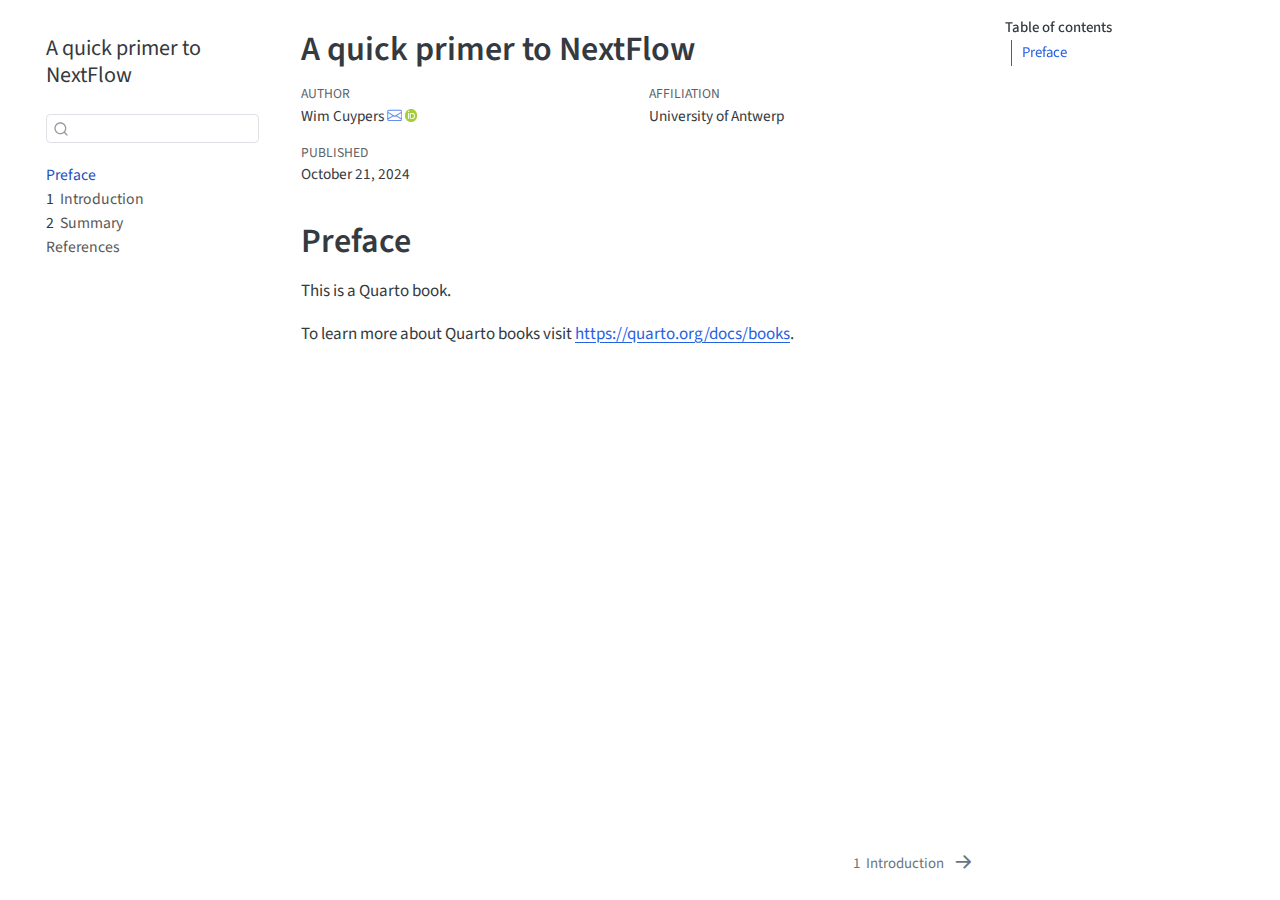
==== docs/index.html @ 3a47bc86 "web" ====
<!DOCTYPE html>
<html xmlns="http://www.w3.org/1999/xhtml" lang="en" xml:lang="en"><head>

<meta charset="utf-8">
<meta name="generator" content="quarto-1.5.57">

<meta name="viewport" content="width=device-width, initial-scale=1.0, user-scalable=yes">

<meta name="author" content="Wim Cuypers">
<meta name="dcterms.date" content="2024-10-21">

<title>A quick primer to NextFlow</title>
<style>
code{white-space: pre-wrap;}
span.smallcaps{font-variant: small-caps;}
div.columns{display: flex; gap: min(4vw, 1.5em);}
div.column{flex: auto; overflow-x: auto;}
div.hanging-indent{margin-left: 1.5em; text-indent: -1.5em;}
ul.task-list{list-style: none;}
ul.task-list li input[type="checkbox"] {
  width: 0.8em;
  margin: 0 0.8em 0.2em -1em; /* quarto-specific, see https://github.com/quarto-dev/quarto-cli/issues/4556 */ 
  vertical-align: middle;
}
</style>


<script src="site_libs/quarto-nav/quarto-nav.js"></script>
<script src="site_libs/quarto-nav/headroom.min.js"></script>
<script src="site_libs/clipboard/clipboard.min.js"></script>
<script src="site_libs/quarto-search/autocomplete.umd.js"></script>
<script src="site_libs/quarto-search/fuse.min.js"></script>
<script src="site_libs/quarto-search/quarto-search.js"></script>
<meta name="quarto:offset" content="./">
<link href="./content/intro.html" rel="next">
<script src="site_libs/quarto-html/quarto.js"></script>
<script src="site_libs/quarto-html/popper.min.js"></script>
<script src="site_libs/quarto-html/tippy.umd.min.js"></script>
<script src="site_libs/quarto-html/anchor.min.js"></script>
<link href="site_libs/quarto-html/tippy.css" rel="stylesheet">
<link href="site_libs/quarto-html/quarto-syntax-highlighting.css" rel="stylesheet" id="quarto-text-highlighting-styles">
<script src="site_libs/bootstrap/bootstrap.min.js"></script>
<link href="site_libs/bootstrap/bootstrap-icons.css" rel="stylesheet">
<link href="site_libs/bootstrap/bootstrap.min.css" rel="stylesheet" id="quarto-bootstrap" data-mode="light">
<script id="quarto-search-options" type="application/json">{
  "location": "sidebar",
  "copy-button": false,
  "collapse-after": 3,
  "panel-placement": "start",
  "type": "textbox",
  "limit": 50,
  "keyboard-shortcut": [
    "f",
    "/",
    "s"
  ],
  "show-item-context": false,
  "language": {
    "search-no-results-text": "No results",
    "search-matching-documents-text": "matching documents",
    "search-copy-link-title": "Copy link to search",
    "search-hide-matches-text": "Hide additional matches",
    "search-more-match-text": "more match in this document",
    "search-more-matches-text": "more matches in this document",
    "search-clear-button-title": "Clear",
    "search-text-placeholder": "",
    "search-detached-cancel-button-title": "Cancel",
    "search-submit-button-title": "Submit",
    "search-label": "Search"
  }
}</script>


</head>

<body class="nav-sidebar floating">

<div id="quarto-search-results"></div>
  <header id="quarto-header" class="headroom fixed-top">
  <nav class="quarto-secondary-nav">
    <div class="container-fluid d-flex">
      <button type="button" class="quarto-btn-toggle btn" data-bs-toggle="collapse" role="button" data-bs-target=".quarto-sidebar-collapse-item" aria-controls="quarto-sidebar" aria-expanded="false" aria-label="Toggle sidebar navigation" onclick="if (window.quartoToggleHeadroom) { window.quartoToggleHeadroom(); }">
        <i class="bi bi-layout-text-sidebar-reverse"></i>
      </button>
        <nav class="quarto-page-breadcrumbs" aria-label="breadcrumb"><ol class="breadcrumb"><li class="breadcrumb-item"><a href="./index.html">Preface</a></li></ol></nav>
        <a class="flex-grow-1" role="navigation" data-bs-toggle="collapse" data-bs-target=".quarto-sidebar-collapse-item" aria-controls="quarto-sidebar" aria-expanded="false" aria-label="Toggle sidebar navigation" onclick="if (window.quartoToggleHeadroom) { window.quartoToggleHeadroom(); }">      
        </a>
      <button type="button" class="btn quarto-search-button" aria-label="Search" onclick="window.quartoOpenSearch();">
        <i class="bi bi-search"></i>
      </button>
    </div>
  </nav>
</header>
<!-- content -->
<div id="quarto-content" class="quarto-container page-columns page-rows-contents page-layout-article">
<!-- sidebar -->
  <nav id="quarto-sidebar" class="sidebar collapse collapse-horizontal quarto-sidebar-collapse-item sidebar-navigation floating overflow-auto">
    <div class="pt-lg-2 mt-2 text-left sidebar-header">
    <div class="sidebar-title mb-0 py-0">
      <a href="./">A quick primer to NextFlow</a> 
    </div>
      </div>
        <div class="mt-2 flex-shrink-0 align-items-center">
        <div class="sidebar-search">
        <div id="quarto-search" class="" title="Search"></div>
        </div>
        </div>
    <div class="sidebar-menu-container"> 
    <ul class="list-unstyled mt-1">
        <li class="sidebar-item">
  <div class="sidebar-item-container"> 
  <a href="./index.html" class="sidebar-item-text sidebar-link active">
 <span class="menu-text">Preface</span></a>
  </div>
</li>
        <li class="sidebar-item">
  <div class="sidebar-item-container"> 
  <a href="./content/intro.html" class="sidebar-item-text sidebar-link">
 <span class="menu-text"><span class="chapter-number">1</span>&nbsp; <span class="chapter-title">Introduction</span></span></a>
  </div>
</li>
        <li class="sidebar-item">
  <div class="sidebar-item-container"> 
  <a href="./content/summary.html" class="sidebar-item-text sidebar-link">
 <span class="menu-text"><span class="chapter-number">2</span>&nbsp; <span class="chapter-title">Summary</span></span></a>
  </div>
</li>
        <li class="sidebar-item">
  <div class="sidebar-item-container"> 
  <a href="./content/references.html" class="sidebar-item-text sidebar-link">
 <span class="menu-text">References</span></a>
  </div>
</li>
    </ul>
    </div>
</nav>
<div id="quarto-sidebar-glass" class="quarto-sidebar-collapse-item" data-bs-toggle="collapse" data-bs-target=".quarto-sidebar-collapse-item"></div>
<!-- margin-sidebar -->
    <div id="quarto-margin-sidebar" class="sidebar margin-sidebar">
        <nav id="TOC" role="doc-toc" class="toc-active" data-toc-expanded="99">
    <h2 id="toc-title">Table of contents</h2>
   
  <ul>
  <li><a href="#preface" id="toc-preface" class="nav-link active" data-scroll-target="#preface">Preface</a></li>
  </ul>
</nav>
    </div>
<!-- main -->
<main class="content" id="quarto-document-content">

<header id="title-block-header" class="quarto-title-block default">
<div class="quarto-title">
<h1 class="title">A quick primer to NextFlow</h1>
</div>


<div class="quarto-title-meta-author">
  <div class="quarto-title-meta-heading">Author</div>
  <div class="quarto-title-meta-heading">Affiliation</div>
  
    <div class="quarto-title-meta-contents">
    <p class="author">Wim Cuypers <a href="mailto:wim.cuypers@uantwerpen.be" class="quarto-title-author-email"><i class="bi bi-envelope"></i></a> <a href="https://orcid.org/0000-0002-1895-3526" class="quarto-title-author-orcid"> <img src="[data-uri]"></a></p>
  </div>
  <div class="quarto-title-meta-contents">
        <p class="affiliation">
            University of Antwerp
          </p>
      </div>
  </div>

<div class="quarto-title-meta">

      
    <div>
    <div class="quarto-title-meta-heading">Published</div>
    <div class="quarto-title-meta-contents">
      <p class="date">October 21, 2024</p>
    </div>
  </div>
  
    
  </div>
  


</header>


<section id="preface" class="level1 unnumbered">
<h1 class="unnumbered">Preface</h1>
<p>This is a Quarto book.</p>
<p>To learn more about Quarto books visit <a href="https://quarto.org/docs/books" class="uri">https://quarto.org/docs/books</a>.</p>


</section>

</main> <!-- /main -->
<script id="quarto-html-after-body" type="application/javascript">
window.document.addEventListener("DOMContentLoaded", function (event) {
  const toggleBodyColorMode = (bsSheetEl) => {
    const mode = bsSheetEl.getAttribute("data-mode");
    const bodyEl = window.document.querySelector("body");
    if (mode === "dark") {
      bodyEl.classList.add("quarto-dark");
      bodyEl.classList.remove("quarto-light");
    } else {
      bodyEl.classList.add("quarto-light");
      bodyEl.classList.remove("quarto-dark");
    }
  }
  const toggleBodyColorPrimary = () => {
    const bsSheetEl = window.document.querySelector("link#quarto-bootstrap");
    if (bsSheetEl) {
      toggleBodyColorMode(bsSheetEl);
    }
  }
  toggleBodyColorPrimary();  
  const icon = "";
  const anchorJS = new window.AnchorJS();
  anchorJS.options = {
    placement: 'right',
    icon: icon
  };
  anchorJS.add('.anchored');
  const isCodeAnnotation = (el) => {
    for (const clz of el.classList) {
      if (clz.startsWith('code-annotation-')) {                     
        return true;
      }
    }
    return false;
  }
  const onCopySuccess = function(e) {
    // button target
    const button = e.trigger;
    // don't keep focus
    button.blur();
    // flash "checked"
    button.classList.add('code-copy-button-checked');
    var currentTitle = button.getAttribute("title");
    button.setAttribute("title", "Copied!");
    let tooltip;
    if (window.bootstrap) {
      button.setAttribute("data-bs-toggle", "tooltip");
      button.setAttribute("data-bs-placement", "left");
      button.setAttribute("data-bs-title", "Copied!");
      tooltip = new bootstrap.Tooltip(button, 
        { trigger: "manual", 
          customClass: "code-copy-button-tooltip",
          offset: [0, -8]});
      tooltip.show();    
    }
    setTimeout(function() {
      if (tooltip) {
        tooltip.hide();
        button.removeAttribute("data-bs-title");
        button.removeAttribute("data-bs-toggle");
        button.removeAttribute("data-bs-placement");
      }
      button.setAttribute("title", currentTitle);
      button.classList.remove('code-copy-button-checked');
    }, 1000);
    // clear code selection
    e.clearSelection();
  }
  const getTextToCopy = function(trigger) {
      const codeEl = trigger.previousElementSibling.cloneNode(true);
      for (const childEl of codeEl.children) {
        if (isCodeAnnotation(childEl)) {
          childEl.remove();
        }
      }
      return codeEl.innerText;
  }
  const clipboard = new window.ClipboardJS('.code-copy-button:not([data-in-quarto-modal])', {
    text: getTextToCopy
  });
  clipboard.on('success', onCopySuccess);
  if (window.document.getElementById('quarto-embedded-source-code-modal')) {
    // For code content inside modals, clipBoardJS needs to be initialized with a container option
    // TODO: Check when it could be a function (https://github.com/zenorocha/clipboard.js/issues/860)
    const clipboardModal = new window.ClipboardJS('.code-copy-button[data-in-quarto-modal]', {
      text: getTextToCopy,
      container: window.document.getElementById('quarto-embedded-source-code-modal')
    });
    clipboardModal.on('success', onCopySuccess);
  }
    var localhostRegex = new RegExp(/^(?:http|https):\/\/localhost\:?[0-9]*\//);
    var mailtoRegex = new RegExp(/^mailto:/);
      var filterRegex = new RegExp('/' + window.location.host + '/');
    var isInternal = (href) => {
        return filterRegex.test(href) || localhostRegex.test(href) || mailtoRegex.test(href);
    }
    // Inspect non-navigation links and adorn them if external
 	var links = window.document.querySelectorAll('a[href]:not(.nav-link):not(.navbar-brand):not(.toc-action):not(.sidebar-link):not(.sidebar-item-toggle):not(.pagination-link):not(.no-external):not([aria-hidden]):not(.dropdown-item):not(.quarto-navigation-tool):not(.about-link)');
    for (var i=0; i<links.length; i++) {
      const link = links[i];
      if (!isInternal(link.href)) {
        // undo the damage that might have been done by quarto-nav.js in the case of
        // links that we want to consider external
        if (link.dataset.originalHref !== undefined) {
          link.href = link.dataset.originalHref;
        }
      }
    }
  function tippyHover(el, contentFn, onTriggerFn, onUntriggerFn) {
    const config = {
      allowHTML: true,
      maxWidth: 500,
      delay: 100,
      arrow: false,
      appendTo: function(el) {
          return el.parentElement;
      },
      interactive: true,
      interactiveBorder: 10,
      theme: 'quarto',
      placement: 'bottom-start',
    };
    if (contentFn) {
      config.content = contentFn;
    }
    if (onTriggerFn) {
      config.onTrigger = onTriggerFn;
    }
    if (onUntriggerFn) {
      config.onUntrigger = onUntriggerFn;
    }
    window.tippy(el, config); 
  }
  const noterefs = window.document.querySelectorAll('a[role="doc-noteref"]');
  for (var i=0; i<noterefs.length; i++) {
    const ref = noterefs[i];
    tippyHover(ref, function() {
      // use id or data attribute instead here
      let href = ref.getAttribute('data-footnote-href') || ref.getAttribute('href');
      try { href = new URL(href).hash; } catch {}
      const id = href.replace(/^#\/?/, "");
      const note = window.document.getElementById(id);
      if (note) {
        return note.innerHTML;
      } else {
        return "";
      }
    });
  }
  const xrefs = window.document.querySelectorAll('a.quarto-xref');
  const processXRef = (id, note) => {
    // Strip column container classes
    const stripColumnClz = (el) => {
      el.classList.remove("page-full", "page-columns");
      if (el.children) {
        for (const child of el.children) {
          stripColumnClz(child);
        }
      }
    }
    stripColumnClz(note)
    if (id === null || id.startsWith('sec-')) {
      // Special case sections, only their first couple elements
      const container = document.createElement("div");
      if (note.children && note.children.length > 2) {
        container.appendChild(note.children[0].cloneNode(true));
        for (let i = 1; i < note.children.length; i++) {
          const child = note.children[i];
          if (child.tagName === "P" && child.innerText === "") {
            continue;
          } else {
            container.appendChild(child.cloneNode(true));
            break;
          }
        }
        if (window.Quarto?.typesetMath) {
          window.Quarto.typesetMath(container);
        }
        return container.innerHTML
      } else {
        if (window.Quarto?.typesetMath) {
          window.Quarto.typesetMath(note);
        }
        return note.innerHTML;
      }
    } else {
      // Remove any anchor links if they are present
      const anchorLink = note.querySelector('a.anchorjs-link');
      if (anchorLink) {
        anchorLink.remove();
      }
      if (window.Quarto?.typesetMath) {
        window.Quarto.typesetMath(note);
      }
      // TODO in 1.5, we should make sure this works without a callout special case
      if (note.classList.contains("callout")) {
        return note.outerHTML;
      } else {
        return note.innerHTML;
      }
    }
  }
  for (var i=0; i<xrefs.length; i++) {
    const xref = xrefs[i];
    tippyHover(xref, undefined, function(instance) {
      instance.disable();
      let url = xref.getAttribute('href');
      let hash = undefined; 
      if (url.startsWith('#')) {
        hash = url;
      } else {
        try { hash = new URL(url).hash; } catch {}
      }
      if (hash) {
        const id = hash.replace(/^#\/?/, "");
        const note = window.document.getElementById(id);
        if (note !== null) {
          try {
            const html = processXRef(id, note.cloneNode(true));
            instance.setContent(html);
          } finally {
            instance.enable();
            instance.show();
          }
        } else {
          // See if we can fetch this
          fetch(url.split('#')[0])
          .then(res => res.text())
          .then(html => {
            const parser = new DOMParser();
            const htmlDoc = parser.parseFromString(html, "text/html");
            const note = htmlDoc.getElementById(id);
            if (note !== null) {
              const html = processXRef(id, note);
              instance.setContent(html);
            } 
          }).finally(() => {
            instance.enable();
            instance.show();
          });
        }
      } else {
        // See if we can fetch a full url (with no hash to target)
        // This is a special case and we should probably do some content thinning / targeting
        fetch(url)
        .then(res => res.text())
        .then(html => {
          const parser = new DOMParser();
          const htmlDoc = parser.parseFromString(html, "text/html");
          const note = htmlDoc.querySelector('main.content');
          if (note !== null) {
            // This should only happen for chapter cross references
            // (since there is no id in the URL)
            // remove the first header
            if (note.children.length > 0 && note.children[0].tagName === "HEADER") {
              note.children[0].remove();
            }
            const html = processXRef(null, note);
            instance.setContent(html);
          } 
        }).finally(() => {
          instance.enable();
          instance.show();
        });
      }
    }, function(instance) {
    });
  }
      let selectedAnnoteEl;
      const selectorForAnnotation = ( cell, annotation) => {
        let cellAttr = 'data-code-cell="' + cell + '"';
        let lineAttr = 'data-code-annotation="' +  annotation + '"';
        const selector = 'span[' + cellAttr + '][' + lineAttr + ']';
        return selector;
      }
      const selectCodeLines = (annoteEl) => {
        const doc = window.document;
        const targetCell = annoteEl.getAttribute("data-target-cell");
        const targetAnnotation = annoteEl.getAttribute("data-target-annotation");
        const annoteSpan = window.document.querySelector(selectorForAnnotation(targetCell, targetAnnotation));
        const lines = annoteSpan.getAttribute("data-code-lines").split(",");
        const lineIds = lines.map((line) => {
          return targetCell + "-" + line;
        })
        let top = null;
        let height = null;
        let parent = null;
        if (lineIds.length > 0) {
            //compute the position of the single el (top and bottom and make a div)
            const el = window.document.getElementById(lineIds[0]);
            top = el.offsetTop;
            height = el.offsetHeight;
            parent = el.parentElement.parentElement;
          if (lineIds.length > 1) {
            const lastEl = window.document.getElementById(lineIds[lineIds.length - 1]);
            const bottom = lastEl.offsetTop + lastEl.offsetHeight;
            height = bottom - top;
          }
          if (top !== null && height !== null && parent !== null) {
            // cook up a div (if necessary) and position it 
            let div = window.document.getElementById("code-annotation-line-highlight");
            if (div === null) {
              div = window.document.createElement("div");
              div.setAttribute("id", "code-annotation-line-highlight");
              div.style.position = 'absolute';
              parent.appendChild(div);
            }
            div.style.top = top - 2 + "px";
            div.style.height = height + 4 + "px";
            div.style.left = 0;
            let gutterDiv = window.document.getElementById("code-annotation-line-highlight-gutter");
            if (gutterDiv === null) {
              gutterDiv = window.document.createElement("div");
              gutterDiv.setAttribute("id", "code-annotation-line-highlight-gutter");
              gutterDiv.style.position = 'absolute';
              const codeCell = window.document.getElementById(targetCell);
              const gutter = codeCell.querySelector('.code-annotation-gutter');
              gutter.appendChild(gutterDiv);
            }
            gutterDiv.style.top = top - 2 + "px";
            gutterDiv.style.height = height + 4 + "px";
          }
          selectedAnnoteEl = annoteEl;
        }
      };
      const unselectCodeLines = () => {
        const elementsIds = ["code-annotation-line-highlight", "code-annotation-line-highlight-gutter"];
        elementsIds.forEach((elId) => {
          const div = window.document.getElementById(elId);
          if (div) {
            div.remove();
          }
        });
        selectedAnnoteEl = undefined;
      };
        // Handle positioning of the toggle
    window.addEventListener(
      "resize",
      throttle(() => {
        elRect = undefined;
        if (selectedAnnoteEl) {
          selectCodeLines(selectedAnnoteEl);
        }
      }, 10)
    );
    function throttle(fn, ms) {
    let throttle = false;
    let timer;
      return (...args) => {
        if(!throttle) { // first call gets through
            fn.apply(this, args);
            throttle = true;
        } else { // all the others get throttled
            if(timer) clearTimeout(timer); // cancel #2
            timer = setTimeout(() => {
              fn.apply(this, args);
              timer = throttle = false;
            }, ms);
        }
      };
    }
      // Attach click handler to the DT
      const annoteDls = window.document.querySelectorAll('dt[data-target-cell]');
      for (const annoteDlNode of annoteDls) {
        annoteDlNode.addEventListener('click', (event) => {
          const clickedEl = event.target;
          if (clickedEl !== selectedAnnoteEl) {
            unselectCodeLines();
            const activeEl = window.document.querySelector('dt[data-target-cell].code-annotation-active');
            if (activeEl) {
              activeEl.classList.remove('code-annotation-active');
            }
            selectCodeLines(clickedEl);
            clickedEl.classList.add('code-annotation-active');
          } else {
            // Unselect the line
            unselectCodeLines();
            clickedEl.classList.remove('code-annotation-active');
          }
        });
      }
  const findCites = (el) => {
    const parentEl = el.parentElement;
    if (parentEl) {
      const cites = parentEl.dataset.cites;
      if (cites) {
        return {
          el,
          cites: cites.split(' ')
        };
      } else {
        return findCites(el.parentElement)
      }
    } else {
      return undefined;
    }
  };
  var bibliorefs = window.document.querySelectorAll('a[role="doc-biblioref"]');
  for (var i=0; i<bibliorefs.length; i++) {
    const ref = bibliorefs[i];
    const citeInfo = findCites(ref);
    if (citeInfo) {
      tippyHover(citeInfo.el, function() {
        var popup = window.document.createElement('div');
        citeInfo.cites.forEach(function(cite) {
          var citeDiv = window.document.createElement('div');
          citeDiv.classList.add('hanging-indent');
          citeDiv.classList.add('csl-entry');
          var biblioDiv = window.document.getElementById('ref-' + cite);
          if (biblioDiv) {
            citeDiv.innerHTML = biblioDiv.innerHTML;
          }
          popup.appendChild(citeDiv);
        });
        return popup.innerHTML;
      });
    }
  }
});
</script>
<nav class="page-navigation">
  <div class="nav-page nav-page-previous">
  </div>
  <div class="nav-page nav-page-next">
      <a href="./content/intro.html" class="pagination-link" aria-label="Introduction">
        <span class="nav-page-text"><span class="chapter-number">1</span>&nbsp; <span class="chapter-title">Introduction</span></span> <i class="bi bi-arrow-right-short"></i>
      </a>
  </div>
</nav>
</div> <!-- /content -->




</body></html>
---- docs/site_libs/quarto-html/tippy.css ----
.tippy-box[data-animation=fade][data-state=hidden]{opacity:0}[data-tippy-root]{max-width:calc(100vw - 10px)}.tippy-box{position:relative;background-color:#333;color:#fff;border-radius:4px;font-size:14px;line-height:1.4;white-space:normal;outline:0;transition-property:transform,visibility,opacity}.tippy-box[data-placement^=top]>.tippy-arrow{bottom:0}.tippy-box[data-placement^=top]>.tippy-arrow:before{bottom:-7px;left:0;border-width:8px 8px 0;border-top-color:initial;transform-origin:center top}.tippy-box[data-placement^=bottom]>.tippy-arrow{top:0}.tippy-box[data-placement^=bottom]>.tippy-arrow:before{top:-7px;left:0;border-width:0 8px 8px;border-bottom-color:initial;transform-origin:center bottom}.tippy-box[data-placement^=left]>.tippy-arrow{right:0}.tippy-box[data-placement^=left]>.tippy-arrow:before{border-width:8px 0 8px 8px;border-left-color:initial;right:-7px;transform-origin:center left}.tippy-box[data-placement^=right]>.tippy-arrow{left:0}.tippy-box[data-placement^=right]>.tippy-arrow:before{left:-7px;border-width:8px 8px 8px 0;border-right-color:initial;transform-origin:center right}.tippy-box[data-inertia][data-state=visible]{transition-timing-function:cubic-bezier(.54,1.5,.38,1.11)}.tippy-arrow{width:16px;height:16px;color:#333}.tippy-arrow:before{content:"";position:absolute;border-color:transparent;border-style:solid}.tippy-content{position:relative;padding:5px 9px;z-index:1}
---- docs/site_libs/quarto-html/quarto-syntax-highlighting.css ----
/* quarto syntax highlight colors */
:root {
  --quarto-hl-ot-color: #003B4F;
  --quarto-hl-at-color: #657422;
  --quarto-hl-ss-color: #20794D;
  --quarto-hl-an-color: #5E5E5E;
  --quarto-hl-fu-color: #4758AB;
  --quarto-hl-st-color: #20794D;
  --quarto-hl-cf-color: #003B4F;
  --quarto-hl-op-color: #5E5E5E;
  --quarto-hl-er-color: #AD0000;
  --quarto-hl-bn-color: #AD0000;
  --quarto-hl-al-color: #AD0000;
  --quarto-hl-va-color: #111111;
  --quarto-hl-bu-color: inherit;
  --quarto-hl-ex-color: inherit;
  --quarto-hl-pp-color: #AD0000;
  --quarto-hl-in-color: #5E5E5E;
  --quarto-hl-vs-color: #20794D;
  --quarto-hl-wa-color: #5E5E5E;
  --quarto-hl-do-color: #5E5E5E;
  --quarto-hl-im-color: #00769E;
  --quarto-hl-ch-color: #20794D;
  --quarto-hl-dt-color: #AD0000;
  --quarto-hl-fl-color: #AD0000;
  --quarto-hl-co-color: #5E5E5E;
  --quarto-hl-cv-color: #5E5E5E;
  --quarto-hl-cn-color: #8f5902;
  --quarto-hl-sc-color: #5E5E5E;
  --quarto-hl-dv-color: #AD0000;
  --quarto-hl-kw-color: #003B4F;
}

/* other quarto variables */
:root {
  --quarto-font-monospace: SFMono-Regular, Menlo, Monaco, Consolas, "Liberation Mono", "Courier New", monospace;
}

pre > code.sourceCode > span {
  color: #003B4F;
}

code span {
  color: #003B4F;
}

code.sourceCode > span {
  color: #003B4F;
}

div.sourceCode,
div.sourceCode pre.sourceCode {
  color: #003B4F;
}

code span.ot {
  color: #003B4F;
  font-style: inherit;
}

code span.at {
  color: #657422;
  font-style: inherit;
}

code span.ss {
  color: #20794D;
  font-style: inherit;
}

code span.an {
  color: #5E5E5E;
  font-style: inherit;
}

code span.fu {
  color: #4758AB;
  font-style: inherit;
}

code span.st {
  color: #20794D;
  font-style: inherit;
}

code span.cf {
  color: #003B4F;
  font-weight: bold;
  font-style: inherit;
}

code span.op {
  color: #5E5E5E;
  font-style: inherit;
}

code span.er {
  color: #AD0000;
  font-style: inherit;
}

code span.bn {
  color: #AD0000;
  font-style: inherit;
}

code span.al {
  color: #AD0000;
  font-style: inherit;
}

code span.va {
  color: #111111;
  font-style: inherit;
}

code span.bu {
  font-style: inherit;
}

code span.ex {
  font-style: inherit;
}

code span.pp {
  color: #AD0000;
  font-style: inherit;
}

code span.in {
  color: #5E5E5E;
  font-style: inherit;
}

code span.vs {
  color: #20794D;
  font-style: inherit;
}

code span.wa {
  color: #5E5E5E;
  font-style: italic;
}

code span.do {
  color: #5E5E5E;
  font-style: italic;
}

code span.im {
  color: #00769E;
  font-style: inherit;
}

code span.ch {
  color: #20794D;
  font-style: inherit;
}

code span.dt {
  color: #AD0000;
  font-style: inherit;
}

code span.fl {
  color: #AD0000;
  font-style: inherit;
}

code span.co {
  color: #5E5E5E;
  font-style: inherit;
}

code span.cv {
  color: #5E5E5E;
  font-style: italic;
}

code span.cn {
  color: #8f5902;
  font-style: inherit;
}

code span.sc {
  color: #5E5E5E;
  font-style: inherit;
}

code span.dv {
  color: #AD0000;
  font-style: inherit;
}

code span.kw {
  color: #003B4F;
  font-weight: bold;
  font-style: inherit;
}

.prevent-inlining {
  content: "</";
}

/*# sourceMappingURL=debc5d5d77c3f9108843748ff7464032.css.map */
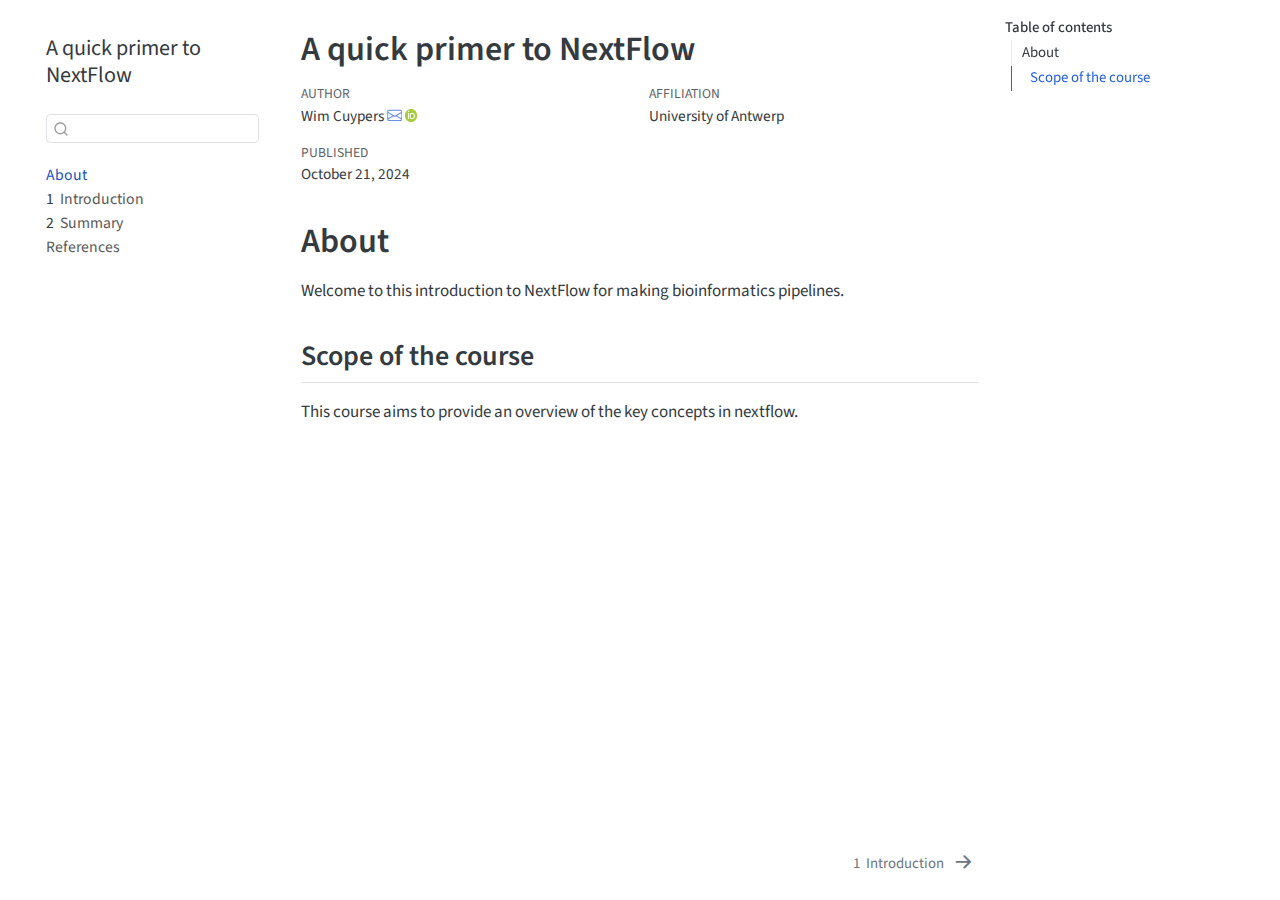
==== commit 93740c5f: "try" ====
--- a/docs/index.html
+++ b/docs/index.html
@@ -82,7 +82,7 @@
       <button type="button" class="quarto-btn-toggle btn" data-bs-toggle="collapse" role="button" data-bs-target=".quarto-sidebar-collapse-item" aria-controls="quarto-sidebar" aria-expanded="false" aria-label="Toggle sidebar navigation" onclick="if (window.quartoToggleHeadroom) { window.quartoToggleHeadroom(); }">
         <i class="bi bi-layout-text-sidebar-reverse"></i>
       </button>
-        <nav class="quarto-page-breadcrumbs" aria-label="breadcrumb"><ol class="breadcrumb"><li class="breadcrumb-item"><a href="./index.html">Preface</a></li></ol></nav>
+        <nav class="quarto-page-breadcrumbs" aria-label="breadcrumb"><ol class="breadcrumb"><li class="breadcrumb-item"><a href="./index.html">About</a></li></ol></nav>
         <a class="flex-grow-1" role="navigation" data-bs-toggle="collapse" data-bs-target=".quarto-sidebar-collapse-item" aria-controls="quarto-sidebar" aria-expanded="false" aria-label="Toggle sidebar navigation" onclick="if (window.quartoToggleHeadroom) { window.quartoToggleHeadroom(); }">      
         </a>
       <button type="button" class="btn quarto-search-button" aria-label="Search" onclick="window.quartoOpenSearch();">
@@ -110,7 +110,7 @@
         <li class="sidebar-item">
   <div class="sidebar-item-container"> 
   <a href="./index.html" class="sidebar-item-text sidebar-link active">
- <span class="menu-text">Preface</span></a>
+ <span class="menu-text">About</span></a>
   </div>
 </li>
         <li class="sidebar-item">
@@ -141,7 +141,10 @@
     <h2 id="toc-title">Table of contents</h2>
    
   <ul>
-  <li><a href="#preface" id="toc-preface" class="nav-link active" data-scroll-target="#preface">Preface</a></li>
+  <li><a href="#about" id="toc-about" class="nav-link active" data-scroll-target="#about">About</a>
+  <ul>
+  <li><a href="#scope-of-the-course" id="toc-scope-of-the-course" class="nav-link" data-scroll-target="#scope-of-the-course">Scope of the course</a></li>
+  </ul></li>
   </ul>
 </nav>
     </div>
@@ -186,12 +189,15 @@
 </header>
 
 
-<section id="preface" class="level1 unnumbered">
-<h1 class="unnumbered">Preface</h1>
-<p>This is a Quarto book.</p>
-<p>To learn more about Quarto books visit <a href="https://quarto.org/docs/books" class="uri">https://quarto.org/docs/books</a>.</p>
-
-
+<section id="about" class="level1 unnumbered">
+<h1 class="unnumbered">About</h1>
+<p>Welcome to this introduction to NextFlow for making bioinformatics pipelines.</p>
+<section id="scope-of-the-course" class="level2">
+<h2 class="anchored" data-anchor-id="scope-of-the-course">Scope of the course</h2>
+<p>This course aims to provide an overview of the key concepts in nextflow.</p>
+
+
+</section>
 </section>
 
 </main> <!-- /main -->
